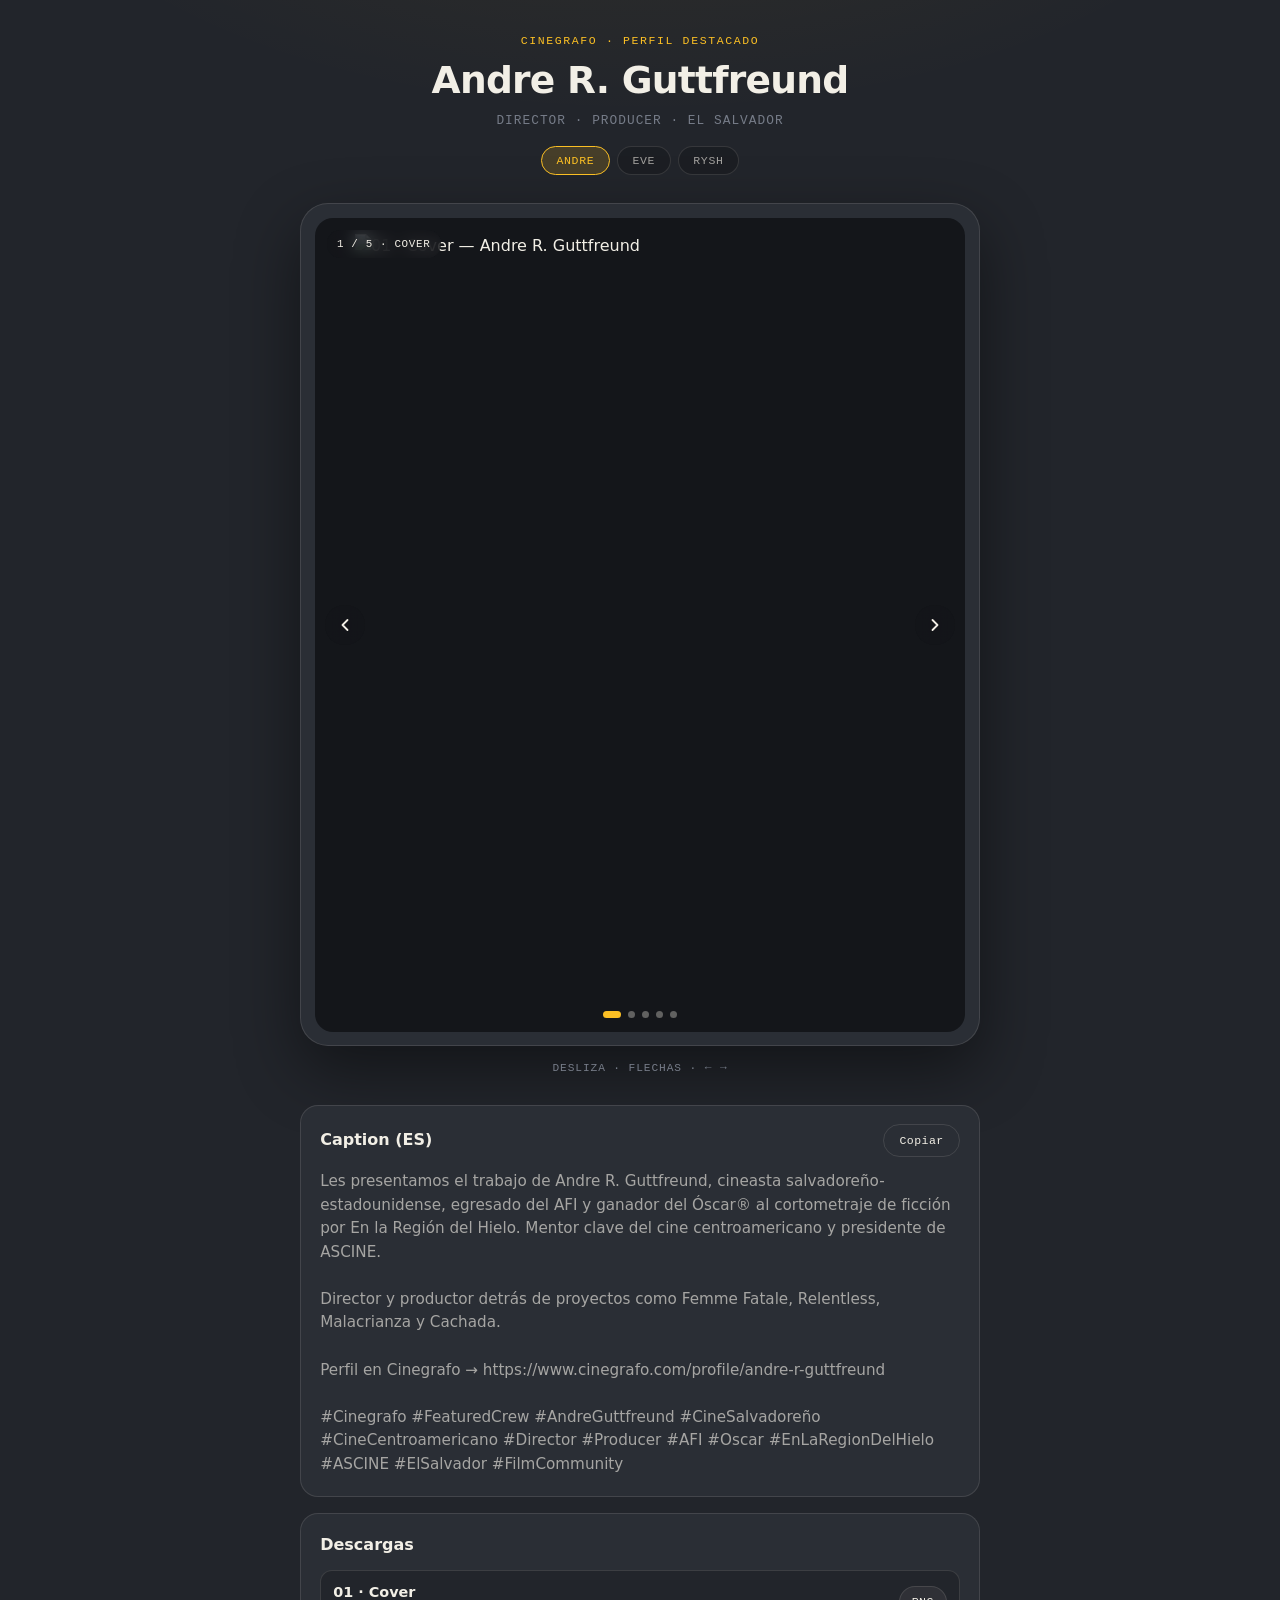
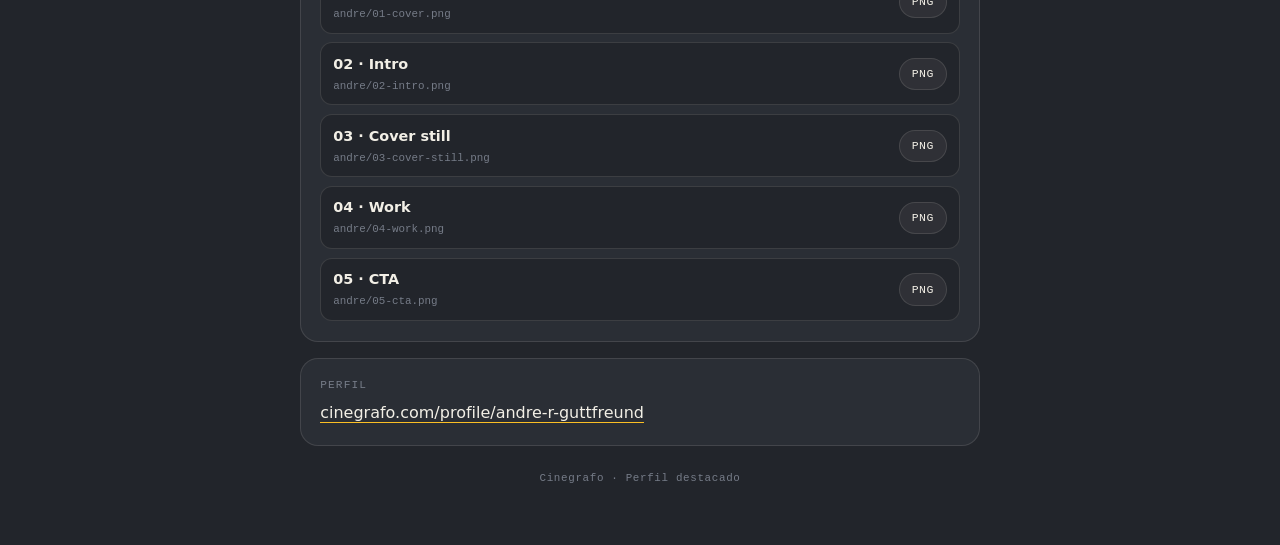
==== showcase/index.html @ 9072267e "Update showcase shell index.html" ====
<!DOCTYPE html>
<html lang="es">
<head>
  <meta charset="utf-8" />
  <meta name="viewport" content="width=device-width, initial-scale=1" />
  <meta name="theme-color" content="#22252b" />
  <title>Cinegrafo · Perfil destacado · Andre R. Guttfreund</title>
  <meta name="description" content="Carrusel Instagram — Perfil destacado por Cinegrafo. Andre, Eve y Rysh." />
  <link rel="stylesheet" href="./styles.css" />
</head>
<body>
  <div class="page">
    <header class="site-header">
      <p class="eyebrow">Cinegrafo · Perfil destacado</p>
      <h1 id="profileName">Andre R. Guttfreund</h1>
      <p class="subtitle" id="profileSubtitle">Director · Producer · El Salvador</p>
      <div class="profile-switcher" id="profileSwitcher" role="tablist" aria-label="Perfiles destacados">
        <button type="button" class="profile-tab is-active" role="tab" data-profile="andre" aria-selected="true">Andre</button>
        <button type="button" class="profile-tab" role="tab" data-profile="eve" aria-selected="false">Eve</button>
        <button type="button" class="profile-tab" role="tab" data-profile="rysh" aria-selected="false">Rysh</button>
      </div>
    </header>

    <main>
      <section class="carousel-section" aria-label="Carrusel Instagram">
        <div class="phone-frame">
          <div
            class="carousel"
            id="carousel"
            tabindex="0"
            role="region"
            aria-roledescription="carrusel"
            aria-label="Slides del carrusel de Andre R. Guttfreund"
          >
            <div class="carousel-track" id="track">
              <!-- slides injected -->
            </div>
            <button class="nav prev" id="prev" type="button" aria-label="Slide anterior">
              <svg width="20" height="20" viewBox="0 0 24 24" fill="none" aria-hidden="true">
                <path d="M15 18l-6-6 6-6" stroke="currentColor" stroke-width="2.2" stroke-linecap="round" stroke-linejoin="round"/>
              </svg>
            </button>
            <button class="nav next" id="next" type="button" aria-label="Slide siguiente">
              <svg width="20" height="20" viewBox="0 0 24 24" fill="none" aria-hidden="true">
                <path d="M9 6l6 6-6 6" stroke="currentColor" stroke-width="2.2" stroke-linecap="round" stroke-linejoin="round"/>
              </svg>
            </button>
            <div class="dots" id="dots" role="tablist" aria-label="Indicadores de slide"></div>
            <p class="slide-label" id="slideLabel" aria-live="polite"></p>
            <div class="empty-state" id="emptyState" hidden>Slides próximamente</div>
          </div>
        </div>
        <p class="hint">Desliza · flechas · ← →</p>
      </section>

      <section class="panel caption-panel">
        <div class="panel-head">
          <h2>Caption (ES)</h2>
          <button type="button" class="btn ghost" id="copyCaption">Copiar</button>
        </div>
        <pre class="caption" id="captionText"></pre>
      </section>

      <section class="panel downloads-panel">
        <div class="panel-head">
          <h2>Descargas</h2>
        </div>
        <ul class="download-list" id="downloadList"></ul>
      </section>

      <section class="panel link-panel">
        <p class="mono-label">Perfil</p>
        <a class="profile-link" id="profileLink" href="https://www.cinegrafo.com/profile/andre-r-guttfreund" target="_blank" rel="noopener noreferrer">
          cinegrafo.com/profile/andre-r-guttfreund
        </a>
      </section>
    </main>

    <footer class="site-footer">
      <span>Cinegrafo · Perfil destacado</span>
    </footer>
  </div>
  <script src="./app.js"></script>
</body>
</html>
---- showcase/styles.css ----
@font-face {
  font-family: "Schibsted Grotesk";
  src: url("./public/fonts/schibsted.woff2") format("woff2");
  font-weight: 400 800;
  font-style: normal;
  font-display: swap;
}

@font-face {
  font-family: "Chivo Mono";
  src: url("./public/fonts/chivo.woff2") format("woff2");
  font-weight: 400 700;
  font-style: normal;
  font-display: swap;
}

:root {
  --ground: #22252b;
  --ink: #f2efe6;
  --amber: #fbbf24;
  --grey: #767c88;
  --panel: #2a2e35;
  --line: rgba(242, 239, 230, 0.12);
  --mute: rgba(242, 239, 230, 0.62);
  --shadow: 0 24px 64px rgba(0, 0, 0, 0.45);
  --radius: 18px;
  --max: 720px;
}

*,
*::before,
*::after {
  box-sizing: border-box;
}

html {
  -webkit-text-size-adjust: 100%;
}

body {
  margin: 0;
  min-height: 100vh;
  background:
    radial-gradient(1200px 600px at 50% -10%, rgba(251, 191, 36, 0.08), transparent 55%),
    var(--ground);
  color: var(--ink);
  font-family: "Schibsted Grotesk", system-ui, -apple-system, Segoe UI, Roboto, sans-serif;
  line-height: 1.5;
}

.page {
  width: min(100%, var(--max));
  margin: 0 auto;
  padding: 2rem 1.25rem 3.5rem;
}

.site-header {
  text-align: center;
  margin-bottom: 1.75rem;
}

.eyebrow {
  margin: 0 0 0.6rem;
  font-family: "Chivo Mono", ui-monospace, monospace;
  font-size: 0.72rem;
  letter-spacing: 0.14em;
  text-transform: uppercase;
  color: var(--amber);
}

.site-header h1 {
  margin: 0;
  font-size: clamp(1.75rem, 5vw, 2.35rem);
  font-weight: 700;
  letter-spacing: -0.02em;
  line-height: 1.15;
}

.subtitle {
  margin: 0.55rem 0 0;
  font-family: "Chivo Mono", ui-monospace, monospace;
  font-size: 0.8rem;
  letter-spacing: 0.08em;
  text-transform: uppercase;
  color: var(--grey);
}

.carousel-section {
  margin-bottom: 1.75rem;
}

.phone-frame {
  background: var(--panel);
  border: 1px solid var(--line);
  border-radius: 28px;
  padding: 0.85rem;
  box-shadow: var(--shadow);
}

.carousel {
  position: relative;
  overflow: hidden;
  border-radius: 18px;
  background: #14161a;
  aspect-ratio: 4 / 5;
  outline: none;
  touch-action: pan-x pinch-zoom;
  user-select: none;
}

.carousel:focus-visible {
  box-shadow: 0 0 0 2px var(--ground), 0 0 0 4px var(--amber);
}

.carousel-track {
  display: flex;
  height: 100%;
  transition: transform 0.38s cubic-bezier(0.22, 1, 0.36, 1);
  will-change: transform;
}

.slide {
  flex: 0 0 100%;
  height: 100%;
  position: relative;
}

.slide img {
  width: 100%;
  height: 100%;
  object-fit: cover;
  display: block;
  pointer-events: none;
}

.nav {
  position: absolute;
  top: 50%;
  transform: translateY(-50%);
  z-index: 5;
  pointer-events: auto;
  width: 40px;
  height: 40px;
  border: none;
  border-radius: 999px;
  background: rgba(20, 22, 26, 0.72);
  color: var(--ink);
  display: grid;
  place-items: center;
  cursor: pointer;
  backdrop-filter: blur(8px);
  transition: background 0.2s, opacity 0.2s, transform 0.2s;
}

.nav:hover {
  background: rgba(20, 22, 26, 0.92);
}

.nav:active {
  transform: translateY(-50%) scale(0.96);
}

.nav:disabled {
  opacity: 0.28;
  cursor: default;
}

.nav.prev { left: 10px; }
.nav.next { right: 10px; }

.dots {
  position: absolute;
  left: 0;
  right: 0;
  bottom: 14px;
  z-index: 5;
  display: flex;
  justify-content: center;
  gap: 7px;
  pointer-events: none;
}

.dot {
  pointer-events: auto;
  width: 7px;
  height: 7px;
  border-radius: 999px;
  border: none;
  padding: 0;
  background: rgba(242, 239, 230, 0.35);
  cursor: pointer;
  transition: width 0.25s, background 0.25s;
}

.dot[aria-selected="true"] {
  width: 18px;
  background: var(--amber);
}

.slide-label {
  position: absolute;
  top: 12px;
  left: 12px;
  z-index: 5;
  pointer-events: none;
  margin: 0;
  padding: 0.35rem 0.65rem;
  border-radius: 999px;
  background: rgba(20, 22, 26, 0.7);
  backdrop-filter: blur(8px);
  font-family: "Chivo Mono", ui-monospace, monospace;
  font-size: 0.68rem;
  letter-spacing: 0.06em;
  text-transform: uppercase;
  color: var(--ink);
}

.hint {
  margin: 0.85rem 0 0;
  text-align: center;
  font-family: "Chivo Mono", ui-monospace, monospace;
  font-size: 0.7rem;
  letter-spacing: 0.08em;
  text-transform: uppercase;
  color: var(--grey);
}

.panel {
  background: var(--panel);
  border: 1px solid var(--line);
  border-radius: var(--radius);
  padding: 1.15rem 1.2rem 1.25rem;
  margin-bottom: 1rem;
}

.panel-head {
  display: flex;
  align-items: center;
  justify-content: space-between;
  gap: 0.75rem;
  margin-bottom: 0.85rem;
}

.panel h2 {
  margin: 0;
  font-size: 1rem;
  font-weight: 700;
}

.caption {
  margin: 0;
  white-space: pre-wrap;
  word-break: break-word;
  font-family: "Schibsted Grotesk", system-ui, sans-serif;
  font-size: 0.95rem;
  line-height: 1.55;
  color: var(--mute);
}

.btn {
  display: inline-flex;
  align-items: center;
  justify-content: center;
  gap: 0.4rem;
  border-radius: 999px;
  border: 1px solid transparent;
  padding: 0.55rem 0.95rem;
  font-family: "Chivo Mono", ui-monospace, monospace;
  font-size: 0.72rem;
  letter-spacing: 0.04em;
  text-decoration: none;
  cursor: pointer;
  transition: background 0.2s, color 0.2s, border-color 0.2s, transform 0.15s;
  white-space: nowrap;
}

.btn:active {
  transform: scale(0.98);
}

.btn.ghost {
  background: transparent;
  border-color: var(--line);
  color: var(--ink);
}

.btn.ghost:hover,
.btn.ghost.copied {
  border-color: var(--amber);
  color: var(--amber);
}

.btn.amber {
  background: var(--amber);
  color: #14161a;
  font-weight: 700;
}

.btn.amber:hover {
  filter: brightness(1.05);
}

.btn.slim {
  padding: 0.4rem 0.75rem;
  background: rgba(242, 239, 230, 0.06);
  border-color: var(--line);
  color: var(--ink);
}

.btn.slim:hover {
  border-color: var(--amber);
  color: var(--amber);
}

.download-list {
  list-style: none;
  margin: 0;
  padding: 0;
  display: grid;
  gap: 0.55rem;
}

.download-list li {
  display: flex;
  align-items: center;
  justify-content: space-between;
  gap: 0.75rem;
  padding: 0.65rem 0.75rem;
  border-radius: 12px;
  background: rgba(0, 0, 0, 0.18);
  border: 1px solid var(--line);
}

.dl-meta {
  display: flex;
  flex-direction: column;
  gap: 0.15rem;
  min-width: 0;
}

.dl-name {
  font-size: 0.9rem;
  font-weight: 600;
}

.dl-file {
  font-family: "Chivo Mono", ui-monospace, monospace;
  font-size: 0.68rem;
  color: var(--grey);
  overflow: hidden;
  text-overflow: ellipsis;
}

.mono-label {
  margin: 0 0 0.45rem;
  font-family: "Chivo Mono", ui-monospace, monospace;
  font-size: 0.7rem;
  letter-spacing: 0.1em;
  text-transform: uppercase;
  color: var(--grey);
}

.profile-link {
  color: var(--ink);
  text-decoration: none;
  border-bottom: 1px solid var(--amber);
  word-break: break-all;
}

.profile-link:hover {
  color: var(--amber);
}

.site-footer {
  margin-top: 1.5rem;
  text-align: center;
  font-family: "Chivo Mono", ui-monospace, monospace;
  font-size: 0.68rem;
  letter-spacing: 0.06em;
  color: var(--grey);
}

@media (max-width: 520px) {
  .page {
    padding: 1.35rem 1rem 2.5rem;
  }

  .panel-head {
    flex-wrap: wrap;
  }

  .nav {
    width: 36px;
    height: 36px;
  }

  .download-list li {
    flex-wrap: wrap;
  }
}

@media (prefers-reduced-motion: reduce) {
  .carousel-track {
    transition: none;
  }
}

.profile-switcher {
  display: flex;
  flex-wrap: wrap;
  justify-content: center;
  gap: 0.45rem;
  margin: 1rem 0 0.25rem;
}

.profile-tab {
  border: 1px solid var(--line);
  background: rgba(0, 0, 0, 0.18);
  color: var(--mute);
  border-radius: 999px;
  padding: 0.45rem 0.9rem;
  font-family: "Chivo Mono", ui-monospace, monospace;
  font-size: 0.72rem;
  letter-spacing: 0.06em;
  text-transform: uppercase;
  cursor: pointer;
  transition: background 0.2s, color 0.2s, border-color 0.2s;
}

.profile-tab:hover {
  border-color: rgba(251, 191, 36, 0.45);
  color: var(--ink);
}

.profile-tab.is-active,
.profile-tab[aria-selected="true"] {
  background: rgba(251, 191, 36, 0.16);
  border-color: var(--amber);
  color: var(--amber);
}

.carousel.is-empty .carousel-track {
  min-height: 100%;
}

.empty-state {
  position: absolute;
  inset: 0;
  z-index: 2;
  display: grid;
  place-items: center;
  padding: 1.5rem;
  text-align: center;
  background: #14161a;
  color: var(--mute);
  font-family: "Chivo Mono", ui-monospace, monospace;
  font-size: 0.78rem;
  letter-spacing: 0.06em;
  text-transform: uppercase;
}

.empty-state[hidden] {
  display: none !important;
}
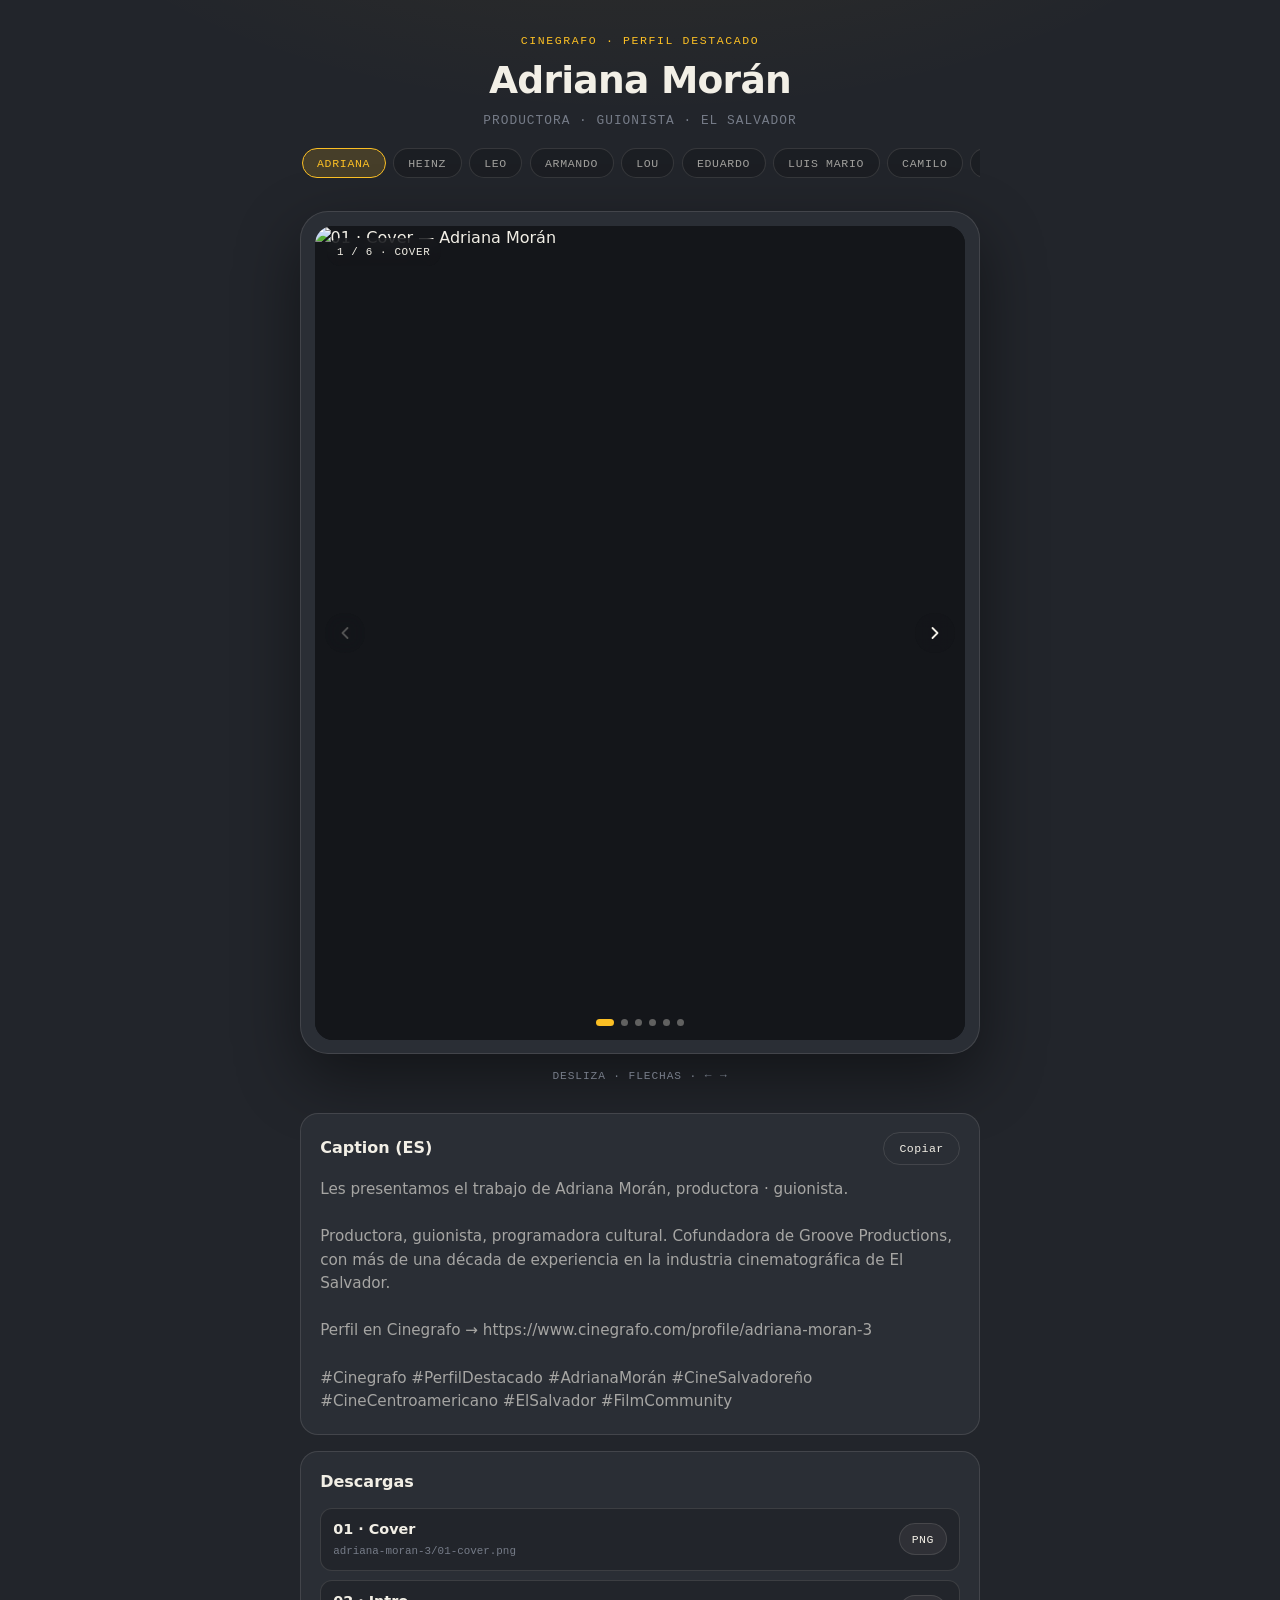
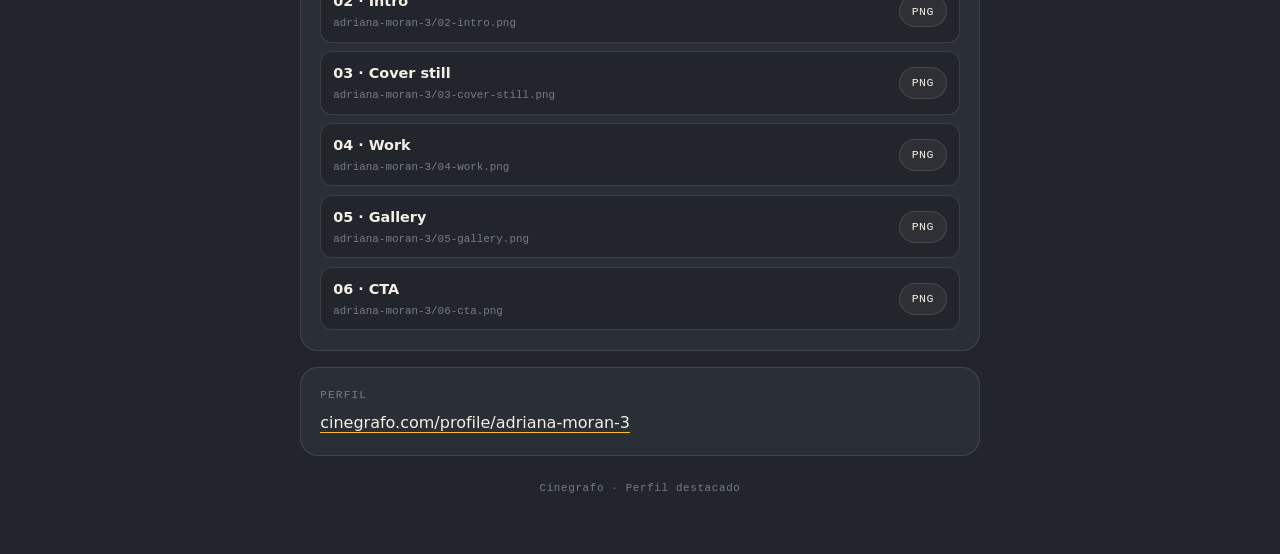
==== commit 4ce8905d: "Rebuild showcase carousel with CSS scroll-snap and all 15 profiles Replace broken translateX/pointer" ====
--- a/showcase/index.html
+++ b/showcase/index.html
@@ -4,20 +4,18 @@
   <meta charset="utf-8" />
   <meta name="viewport" content="width=device-width, initial-scale=1" />
   <meta name="theme-color" content="#22252b" />
-  <title>Cinegrafo · Perfil destacado · Andre R. Guttfreund</title>
-  <meta name="description" content="Carrusel Instagram — Perfil destacado por Cinegrafo. Andre, Eve y Rysh." />
+  <title>Cinegrafo · Perfil destacado · Adriana Morán</title>
+  <meta name="description" content="Carrusel Instagram — Perfiles destacados por Cinegrafo." />
   <link rel="stylesheet" href="./styles.css" />
 </head>
 <body>
   <div class="page">
     <header class="site-header">
       <p class="eyebrow">Cinegrafo · Perfil destacado</p>
-      <h1 id="profileName">Andre R. Guttfreund</h1>
-      <p class="subtitle" id="profileSubtitle">Director · Producer · El Salvador</p>
+      <h1 id="profileName">Adriana Morán</h1>
+      <p class="subtitle" id="profileSubtitle">Productora · Guionista · El Salvador</p>
       <div class="profile-switcher" id="profileSwitcher" role="tablist" aria-label="Perfiles destacados">
-        <button type="button" class="profile-tab is-active" role="tab" data-profile="andre" aria-selected="true">Andre</button>
-        <button type="button" class="profile-tab" role="tab" data-profile="eve" aria-selected="false">Eve</button>
-        <button type="button" class="profile-tab" role="tab" data-profile="rysh" aria-selected="false">Rysh</button>
+        <!-- tabs injected -->
       </div>
     </header>
 
@@ -27,12 +25,16 @@
           <div
             class="carousel"
             id="carousel"
-            tabindex="0"
             role="region"
             aria-roledescription="carrusel"
-            aria-label="Slides del carrusel de Andre R. Guttfreund"
+            aria-label="Carrusel Instagram de Adriana Morán"
           >
-            <div class="carousel-track" id="track">
+            <div
+              class="carousel-viewport"
+              id="viewport"
+              tabindex="0"
+              aria-label="Slides de Adriana Morán"
+            >
               <!-- slides injected -->
             </div>
             <button class="nav prev" id="prev" type="button" aria-label="Slide anterior">
@@ -70,8 +72,8 @@
 
       <section class="panel link-panel">
         <p class="mono-label">Perfil</p>
-        <a class="profile-link" id="profileLink" href="https://www.cinegrafo.com/profile/andre-r-guttfreund" target="_blank" rel="noopener noreferrer">
-          cinegrafo.com/profile/andre-r-guttfreund
+        <a class="profile-link" id="profileLink" href="https://www.cinegrafo.com/profile/adriana-moran-3" target="_blank" rel="noopener noreferrer">
+          cinegrafo.com/profile/adriana-moran-3
         </a>
       </section>
     </main>
--- a/showcase/styles.css
+++ b/showcase/styles.css
@@ -85,6 +85,51 @@
   color: var(--grey);
 }
 
+.profile-switcher {
+  display: flex;
+  flex-wrap: nowrap;
+  justify-content: flex-start;
+  gap: 0.45rem;
+  margin: 1rem 0 0.25rem;
+  padding: 0.15rem 0.1rem 0.35rem;
+  overflow-x: auto;
+  -webkit-overflow-scrolling: touch;
+  scrollbar-width: none;
+  scroll-snap-type: x proximity;
+}
+
+.profile-switcher::-webkit-scrollbar {
+  display: none;
+}
+
+.profile-tab {
+  flex: 0 0 auto;
+  border: 1px solid var(--line);
+  background: rgba(0, 0, 0, 0.18);
+  color: var(--mute);
+  border-radius: 999px;
+  padding: 0.45rem 0.9rem;
+  font-family: "Chivo Mono", ui-monospace, monospace;
+  font-size: 0.72rem;
+  letter-spacing: 0.06em;
+  text-transform: uppercase;
+  cursor: pointer;
+  transition: background 0.2s, color 0.2s, border-color 0.2s;
+  scroll-snap-align: center;
+}
+
+.profile-tab:hover {
+  border-color: rgba(251, 191, 36, 0.45);
+  color: var(--ink);
+}
+
+.profile-tab.is-active,
+.profile-tab[aria-selected="true"] {
+  background: rgba(251, 191, 36, 0.16);
+  border-color: var(--amber);
+  color: var(--amber);
+}
+
 .carousel-section {
   margin-bottom: 1.75rem;
 }
@@ -104,33 +149,52 @@
   background: #14161a;
   aspect-ratio: 4 / 5;
   outline: none;
-  touch-action: pan-x pinch-zoom;
-  user-select: none;
-}
-
-.carousel:focus-visible {
+}
+
+.carousel:focus-within {
   box-shadow: 0 0 0 2px var(--ground), 0 0 0 4px var(--amber);
 }
 
-.carousel-track {
+/* Native horizontal scroll + CSS scroll-snap */
+.carousel-viewport {
   display: flex;
   height: 100%;
-  transition: transform 0.38s cubic-bezier(0.22, 1, 0.36, 1);
-  will-change: transform;
+  width: 100%;
+  overflow-x: auto;
+  overflow-y: hidden;
+  scroll-snap-type: x mandatory;
+  scroll-behavior: smooth;
+  -webkit-overflow-scrolling: touch;
+  scrollbar-width: none;
+  outline: none;
+}
+
+.carousel-viewport::-webkit-scrollbar {
+  display: none;
 }
 
 .slide {
   flex: 0 0 100%;
+  width: 100%;
+  min-width: 100%;
+  max-width: 100%;
   height: 100%;
   position: relative;
+  box-sizing: border-box;
+  scroll-snap-align: start;
+  scroll-snap-stop: always;
+  margin: 0;
 }
 
 .slide img {
   width: 100%;
   height: 100%;
-  object-fit: cover;
+  object-fit: contain;
   display: block;
   pointer-events: none;
+  background: #14161a;
+  user-select: none;
+  -webkit-user-drag: none;
 }
 
 .nav {
@@ -290,16 +354,6 @@
   color: var(--amber);
 }
 
-.btn.amber {
-  background: var(--amber);
-  color: #14161a;
-  font-weight: 700;
-}
-
-.btn.amber:hover {
-  filter: brightness(1.05);
-}
-
 .btn.slim {
   padding: 0.4rem 0.75rem;
   background: rgba(242, 239, 230, 0.06);
@@ -380,66 +434,7 @@
   color: var(--grey);
 }
 
-@media (max-width: 520px) {
-  .page {
-    padding: 1.35rem 1rem 2.5rem;
-  }
-
-  .panel-head {
-    flex-wrap: wrap;
-  }
-
-  .nav {
-    width: 36px;
-    height: 36px;
-  }
-
-  .download-list li {
-    flex-wrap: wrap;
-  }
-}
-
-@media (prefers-reduced-motion: reduce) {
-  .carousel-track {
-    transition: none;
-  }
-}
-
-.profile-switcher {
-  display: flex;
-  flex-wrap: wrap;
-  justify-content: center;
-  gap: 0.45rem;
-  margin: 1rem 0 0.25rem;
-}
-
-.profile-tab {
-  border: 1px solid var(--line);
-  background: rgba(0, 0, 0, 0.18);
-  color: var(--mute);
-  border-radius: 999px;
-  padding: 0.45rem 0.9rem;
-  font-family: "Chivo Mono", ui-monospace, monospace;
-  font-size: 0.72rem;
-  letter-spacing: 0.06em;
-  text-transform: uppercase;
-  cursor: pointer;
-  transition: background 0.2s, color 0.2s, border-color 0.2s;
-}
-
-.profile-tab:hover {
-  border-color: rgba(251, 191, 36, 0.45);
-  color: var(--ink);
-}
-
-.profile-tab.is-active,
-.profile-tab[aria-selected="true"] {
-  background: rgba(251, 191, 36, 0.16);
-  border-color: var(--amber);
-  color: var(--amber);
-}
-
-.carousel.is-empty .carousel-track {
+.carousel.is-empty .carousel-viewport {
   min-height: 100%;
 }
 
@@ -462,3 +457,28 @@
 .empty-state[hidden] {
   display: none !important;
 }
+
+@media (max-width: 520px) {
+  .page {
+    padding: 1.35rem 1rem 2.5rem;
+  }
+
+  .panel-head {
+    flex-wrap: wrap;
+  }
+
+  .nav {
+    width: 36px;
+    height: 36px;
+  }
+
+  .download-list li {
+    flex-wrap: wrap;
+  }
+}
+
+@media (prefers-reduced-motion: reduce) {
+  .carousel-viewport {
+    scroll-behavior: auto;
+  }
+}
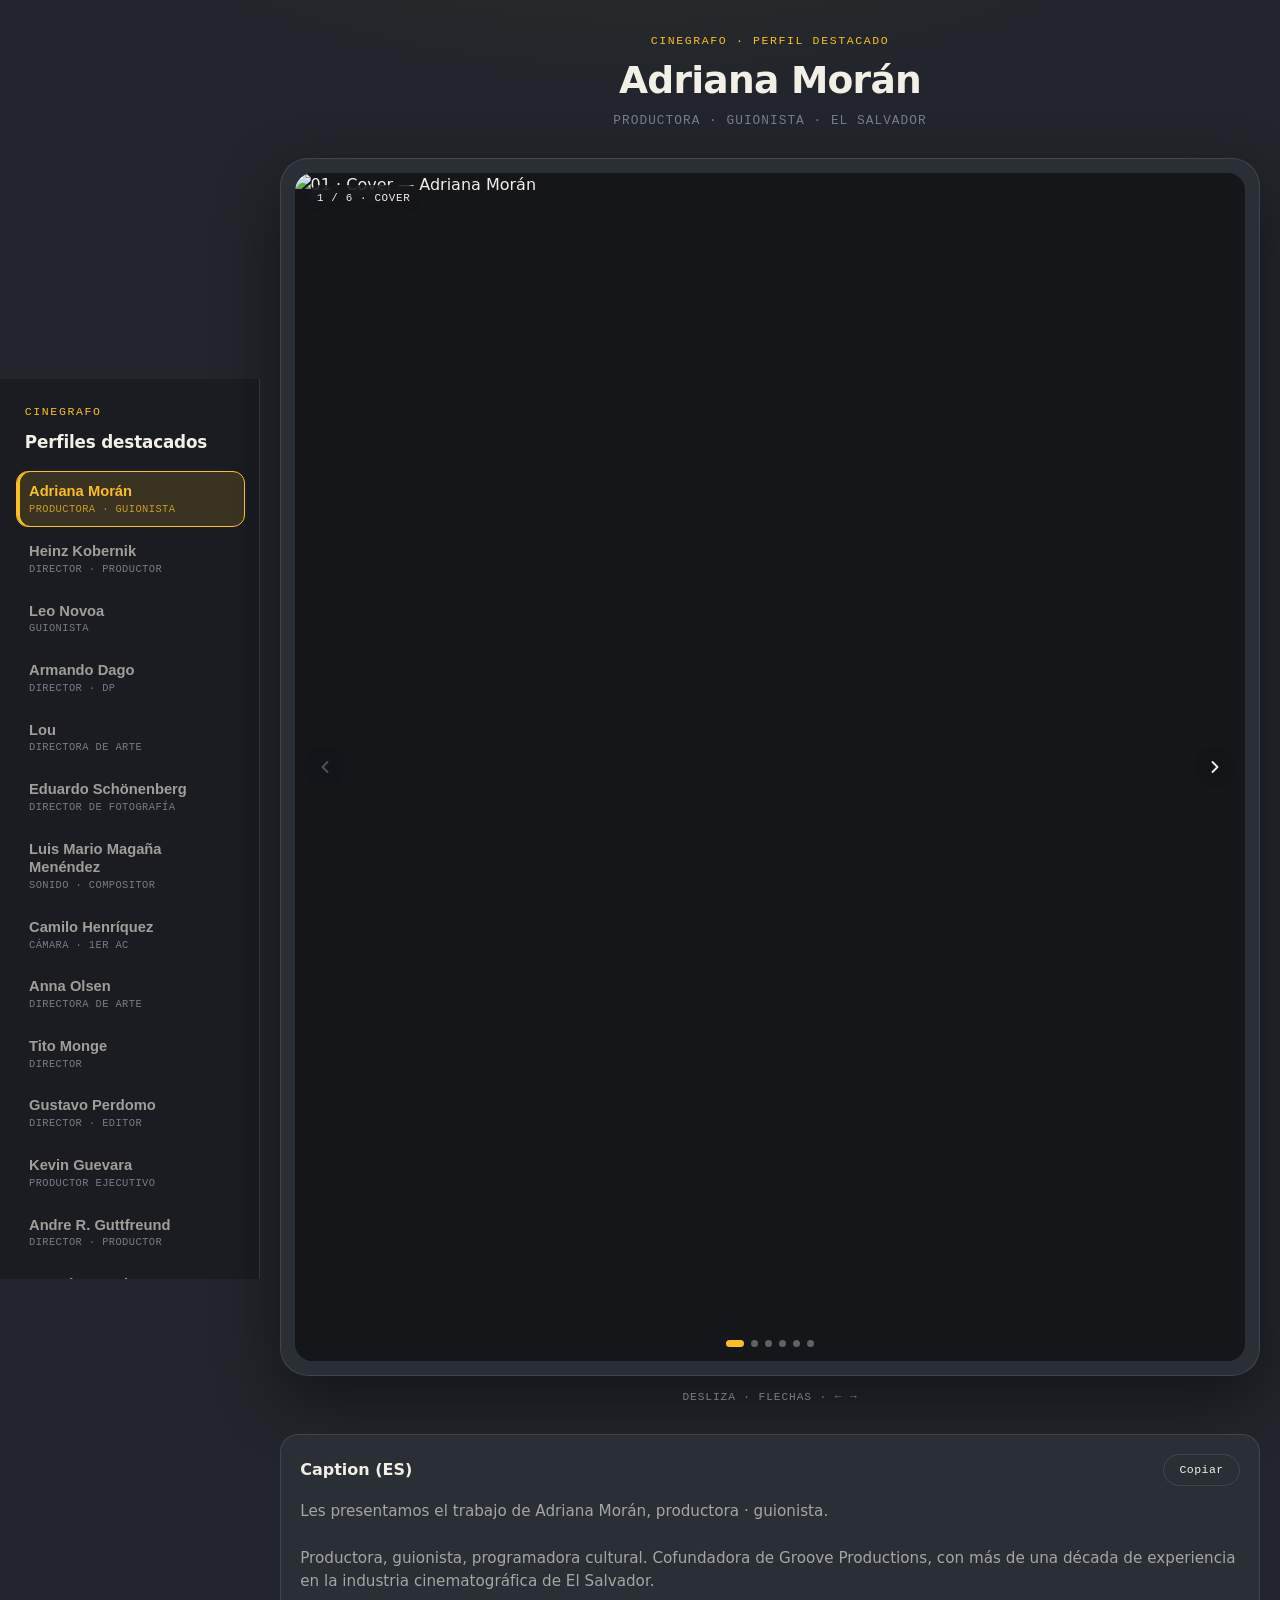
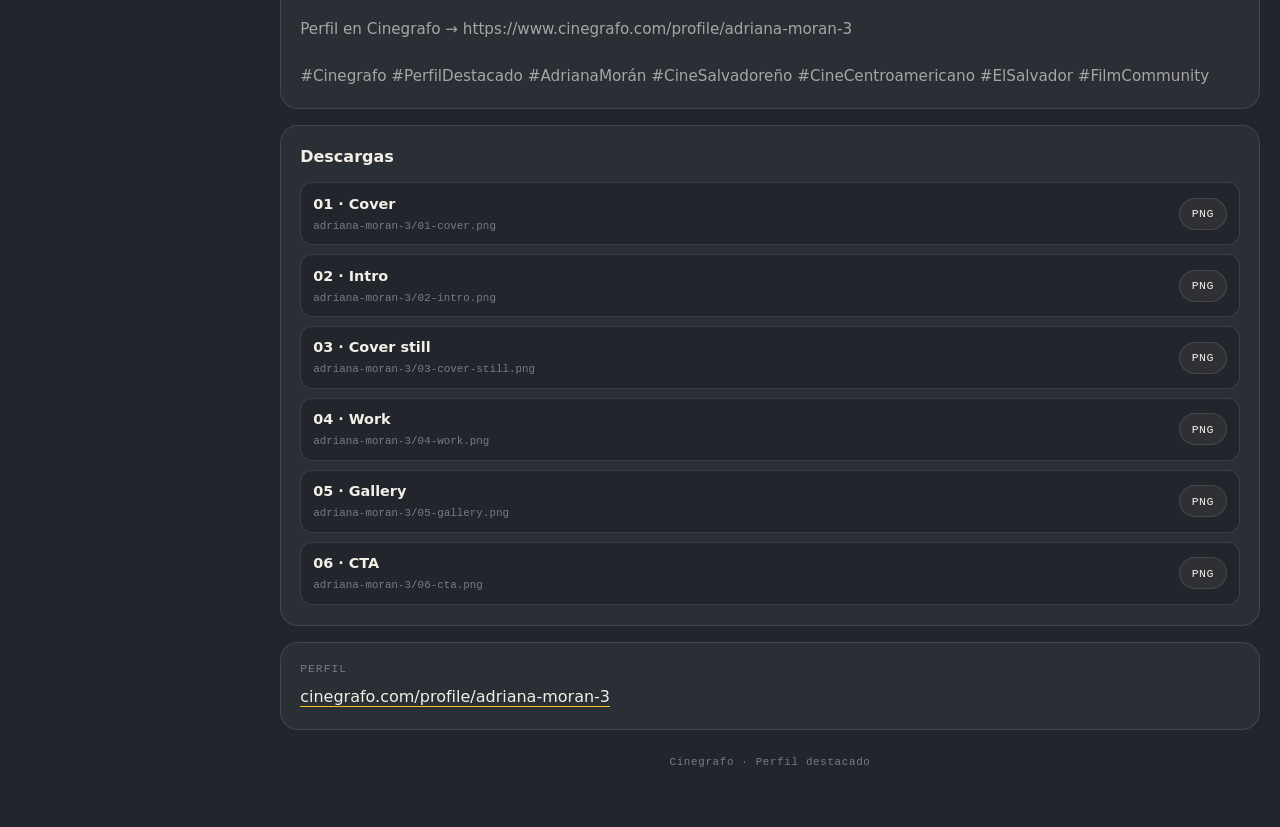
==== commit a71ca03c: "Add sidebar profile picker and CTA slides without profile URL Desktop left sidebar lists all 15 prof" ====
--- a/showcase/index.html
+++ b/showcase/index.html
@@ -9,78 +9,97 @@
   <link rel="stylesheet" href="./styles.css" />
 </head>
 <body>
-  <div class="page">
-    <header class="site-header">
-      <p class="eyebrow">Cinegrafo · Perfil destacado</p>
-      <h1 id="profileName">Adriana Morán</h1>
-      <p class="subtitle" id="profileSubtitle">Productora · Guionista · El Salvador</p>
-      <div class="profile-switcher" id="profileSwitcher" role="tablist" aria-label="Perfiles destacados">
-        <!-- tabs injected -->
+  <div class="app-shell">
+    <aside class="sidebar" id="sidebar" aria-label="Perfiles destacados">
+      <div class="sidebar-head">
+        <p class="eyebrow">Cinegrafo</p>
+        <h2 class="sidebar-title">Perfiles destacados</h2>
       </div>
-    </header>
+      <nav class="profile-nav" id="profileSwitcher" role="tablist" aria-label="Perfiles destacados">
+        <!-- injected -->
+      </nav>
+    </aside>
 
-    <main>
-      <section class="carousel-section" aria-label="Carrusel Instagram">
-        <div class="phone-frame">
-          <div
-            class="carousel"
-            id="carousel"
-            role="region"
-            aria-roledescription="carrusel"
-            aria-label="Carrusel Instagram de Adriana Morán"
-          >
-            <div
-              class="carousel-viewport"
-              id="viewport"
-              tabindex="0"
-              aria-label="Slides de Adriana Morán"
-            >
-              <!-- slides injected -->
+    <div class="page">
+      <header class="site-header">
+        <div class="mobile-profiles">
+          <button type="button" class="btn ghost profiles-toggle" id="profilesToggle" aria-expanded="false" aria-controls="mobileProfileDrawer">
+            Perfiles
+          </button>
+          <div class="mobile-profile-drawer" id="mobileProfileDrawer" hidden>
+            <div class="mobile-drawer-scroll" id="mobileProfileSwitcher" role="tablist" aria-label="Perfiles destacados">
+              <!-- injected -->
             </div>
-            <button class="nav prev" id="prev" type="button" aria-label="Slide anterior">
-              <svg width="20" height="20" viewBox="0 0 24 24" fill="none" aria-hidden="true">
-                <path d="M15 18l-6-6 6-6" stroke="currentColor" stroke-width="2.2" stroke-linecap="round" stroke-linejoin="round"/>
-              </svg>
-            </button>
-            <button class="nav next" id="next" type="button" aria-label="Slide siguiente">
-              <svg width="20" height="20" viewBox="0 0 24 24" fill="none" aria-hidden="true">
-                <path d="M9 6l6 6-6 6" stroke="currentColor" stroke-width="2.2" stroke-linecap="round" stroke-linejoin="round"/>
-              </svg>
-            </button>
-            <div class="dots" id="dots" role="tablist" aria-label="Indicadores de slide"></div>
-            <p class="slide-label" id="slideLabel" aria-live="polite"></p>
-            <div class="empty-state" id="emptyState" hidden>Slides próximamente</div>
           </div>
         </div>
-        <p class="hint">Desliza · flechas · ← →</p>
-      </section>
+        <p class="eyebrow">Cinegrafo · Perfil destacado</p>
+        <h1 id="profileName">Adriana Morán</h1>
+        <p class="subtitle" id="profileSubtitle">Productora · Guionista · El Salvador</p>
+      </header>
 
-      <section class="panel caption-panel">
-        <div class="panel-head">
-          <h2>Caption (ES)</h2>
-          <button type="button" class="btn ghost" id="copyCaption">Copiar</button>
-        </div>
-        <pre class="caption" id="captionText"></pre>
-      </section>
+      <main>
+        <section class="carousel-section" aria-label="Carrusel Instagram">
+          <div class="phone-frame">
+            <div
+              class="carousel"
+              id="carousel"
+              role="region"
+              aria-roledescription="carrusel"
+              aria-label="Carrusel Instagram de Adriana Morán"
+            >
+              <div
+                class="carousel-viewport"
+                id="viewport"
+                tabindex="0"
+                aria-label="Slides de Adriana Morán"
+              >
+                <!-- slides injected -->
+              </div>
+              <button class="nav prev" id="prev" type="button" aria-label="Slide anterior">
+                <svg width="20" height="20" viewBox="0 0 24 24" fill="none" aria-hidden="true">
+                  <path d="M15 18l-6-6 6-6" stroke="currentColor" stroke-width="2.2" stroke-linecap="round" stroke-linejoin="round"/>
+                </svg>
+              </button>
+              <button class="nav next" id="next" type="button" aria-label="Slide siguiente">
+                <svg width="20" height="20" viewBox="0 0 24 24" fill="none" aria-hidden="true">
+                  <path d="M9 6l6 6-6 6" stroke="currentColor" stroke-width="2.2" stroke-linecap="round" stroke-linejoin="round"/>
+                </svg>
+              </button>
+              <div class="dots" id="dots" role="tablist" aria-label="Indicadores de slide"></div>
+              <p class="slide-label" id="slideLabel" aria-live="polite"></p>
+              <div class="empty-state" id="emptyState" hidden>Slides próximamente</div>
+            </div>
+          </div>
+          <p class="hint">Desliza · flechas · ← →</p>
+        </section>
 
-      <section class="panel downloads-panel">
-        <div class="panel-head">
-          <h2>Descargas</h2>
-        </div>
-        <ul class="download-list" id="downloadList"></ul>
-      </section>
+        <section class="panel caption-panel">
+          <div class="panel-head">
+            <h2>Caption (ES)</h2>
+            <button type="button" class="btn ghost" id="copyCaption">Copiar</button>
+          </div>
+          <pre class="caption" id="captionText"></pre>
+        </section>
 
-      <section class="panel link-panel">
-        <p class="mono-label">Perfil</p>
-        <a class="profile-link" id="profileLink" href="https://www.cinegrafo.com/profile/adriana-moran-3" target="_blank" rel="noopener noreferrer">
-          cinegrafo.com/profile/adriana-moran-3
-        </a>
-      </section>
-    </main>
+        <section class="panel downloads-panel">
+          <div class="panel-head">
+            <h2>Descargas</h2>
+          </div>
+          <ul class="download-list" id="downloadList"></ul>
+        </section>
 
-    <footer class="site-footer">
-      <span>Cinegrafo · Perfil destacado</span>
-    </footer>
+        <section class="panel link-panel">
+          <p class="mono-label">Perfil</p>
+          <a class="profile-link" id="profileLink" href="https://www.cinegrafo.com/profile/adriana-moran-3" target="_blank" rel="noopener noreferrer">
+            cinegrafo.com/profile/adriana-moran-3
+          </a>
+        </section>
+      </main>
+
+      <footer class="site-footer">
+        <span>Cinegrafo · Perfil destacado</span>
+      </footer>
+    </div>
   </div>
   <script src="./app.js"></script>
 </body>
--- a/showcase/styles.css
+++ b/showcase/styles.css
@@ -18,6 +18,7 @@
   --ground: #22252b;
   --ink: #f2efe6;
   --amber: #fbbf24;
+  --paper: #f2efe6;
   --grey: #767c88;
   --panel: #2a2e35;
   --line: rgba(242, 239, 230, 0.12);
@@ -25,6 +26,7 @@
   --shadow: 0 24px 64px rgba(0, 0, 0, 0.45);
   --radius: 18px;
   --max: 720px;
+  --sidebar-w: 260px;
 }
 
 *,
@@ -48,7 +50,95 @@
   line-height: 1.5;
 }
 
+.app-shell {
+  display: flex;
+  align-items: stretch;
+  min-height: 100vh;
+}
+
+.sidebar {
+  position: sticky;
+  top: 0;
+  align-self: flex-start;
+  width: var(--sidebar-w);
+  min-width: var(--sidebar-w);
+  max-height: 100vh;
+  overflow-y: auto;
+  padding: 1.5rem 0.85rem 2rem 1rem;
+  background: rgba(0, 0, 0, 0.22);
+  border-right: 1px solid var(--line);
+  scrollbar-width: thin;
+}
+
+.sidebar-head {
+  padding: 0 0.55rem 1rem;
+}
+
+.sidebar-title {
+  margin: 0;
+  font-size: 1.05rem;
+  font-weight: 700;
+  letter-spacing: -0.01em;
+  color: var(--paper);
+}
+
+.profile-nav {
+  display: flex;
+  flex-direction: column;
+  gap: 0.25rem;
+}
+
+.profile-item {
+  display: flex;
+  flex-direction: column;
+  align-items: flex-start;
+  gap: 0.15rem;
+  width: 100%;
+  text-align: left;
+  border: 1px solid transparent;
+  background: transparent;
+  color: var(--mute);
+  border-radius: 12px;
+  padding: 0.65rem 0.75rem;
+  cursor: pointer;
+  transition: background 0.2s, color 0.2s, border-color 0.2s;
+}
+
+.profile-item:hover {
+  background: rgba(251, 191, 36, 0.06);
+  color: var(--ink);
+  border-color: rgba(251, 191, 36, 0.2);
+}
+
+.profile-item.is-active,
+.profile-item[aria-selected="true"] {
+  background: rgba(251, 191, 36, 0.14);
+  border-color: var(--amber);
+  color: var(--amber);
+  box-shadow: inset 3px 0 0 var(--amber);
+}
+
+.profile-item-name {
+  font-size: 0.92rem;
+  font-weight: 600;
+  line-height: 1.25;
+}
+
+.profile-item-role {
+  font-family: "Chivo Mono", ui-monospace, monospace;
+  font-size: 0.65rem;
+  letter-spacing: 0.04em;
+  text-transform: uppercase;
+  color: var(--grey);
+}
+
+.profile-item.is-active .profile-item-role,
+.profile-item[aria-selected="true"] .profile-item-role {
+  color: rgba(251, 191, 36, 0.75);
+}
+
 .page {
+  flex: 1;
   width: min(100%, var(--max));
   margin: 0 auto;
   padding: 2rem 1.25rem 3.5rem;
@@ -85,49 +175,50 @@
   color: var(--grey);
 }
 
-.profile-switcher {
-  display: flex;
+.mobile-profiles {
+  display: none;
+  margin-bottom: 1rem;
+}
+
+.profiles-toggle {
+  width: 100%;
+}
+
+.mobile-profile-drawer {
+  margin-top: 0.65rem;
+  border: 1px solid var(--line);
+  border-radius: 14px;
+  background: rgba(0, 0, 0, 0.22);
+  overflow: hidden;
+}
+
+.mobile-profile-drawer[hidden] {
+  display: none !important;
+}
+
+.mobile-drawer-scroll {
+  display: flex;
+  flex-direction: row;
   flex-wrap: nowrap;
-  justify-content: flex-start;
   gap: 0.45rem;
-  margin: 1rem 0 0.25rem;
-  padding: 0.15rem 0.1rem 0.35rem;
+  padding: 0.75rem;
   overflow-x: auto;
   -webkit-overflow-scrolling: touch;
   scrollbar-width: none;
   scroll-snap-type: x proximity;
 }
 
-.profile-switcher::-webkit-scrollbar {
+.mobile-drawer-scroll::-webkit-scrollbar {
   display: none;
 }
 
-.profile-tab {
+.mobile-drawer-scroll .profile-item {
   flex: 0 0 auto;
-  border: 1px solid var(--line);
+  min-width: 148px;
+  max-width: 180px;
+  scroll-snap-align: start;
   background: rgba(0, 0, 0, 0.18);
-  color: var(--mute);
-  border-radius: 999px;
-  padding: 0.45rem 0.9rem;
-  font-family: "Chivo Mono", ui-monospace, monospace;
-  font-size: 0.72rem;
-  letter-spacing: 0.06em;
-  text-transform: uppercase;
-  cursor: pointer;
-  transition: background 0.2s, color 0.2s, border-color 0.2s;
-  scroll-snap-align: center;
-}
-
-.profile-tab:hover {
-  border-color: rgba(251, 191, 36, 0.45);
-  color: var(--ink);
-}
-
-.profile-tab.is-active,
-.profile-tab[aria-selected="true"] {
-  background: rgba(251, 191, 36, 0.16);
-  border-color: var(--amber);
-  color: var(--amber);
+  border-color: var(--line);
 }
 
 .carousel-section {
@@ -458,6 +549,24 @@
   display: none !important;
 }
 
+@media (max-width: 900px) {
+  .sidebar {
+    display: none;
+  }
+
+  .mobile-profiles {
+    display: block;
+  }
+
+  .app-shell {
+    display: block;
+  }
+
+  .page {
+    width: min(100%, var(--max));
+  }
+}
+
 @media (max-width: 520px) {
   .page {
     padding: 1.35rem 1rem 2.5rem;
